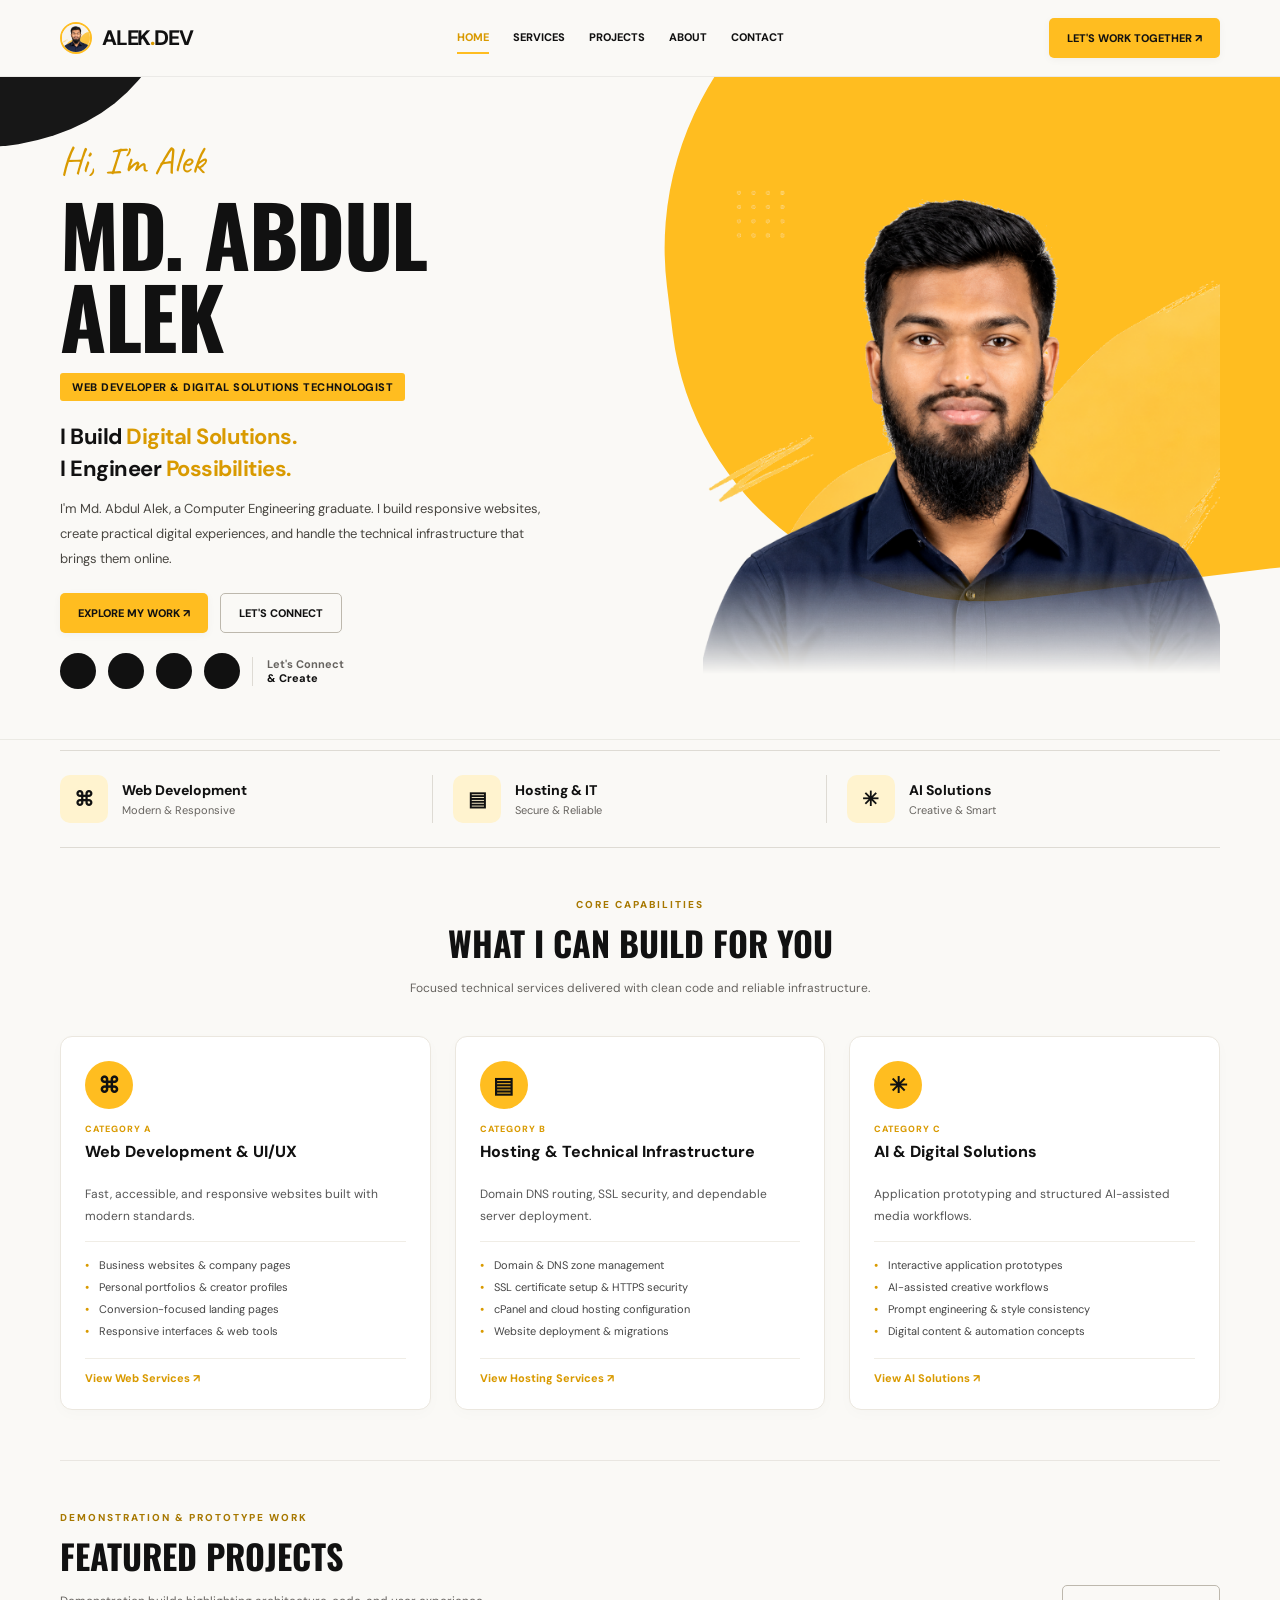
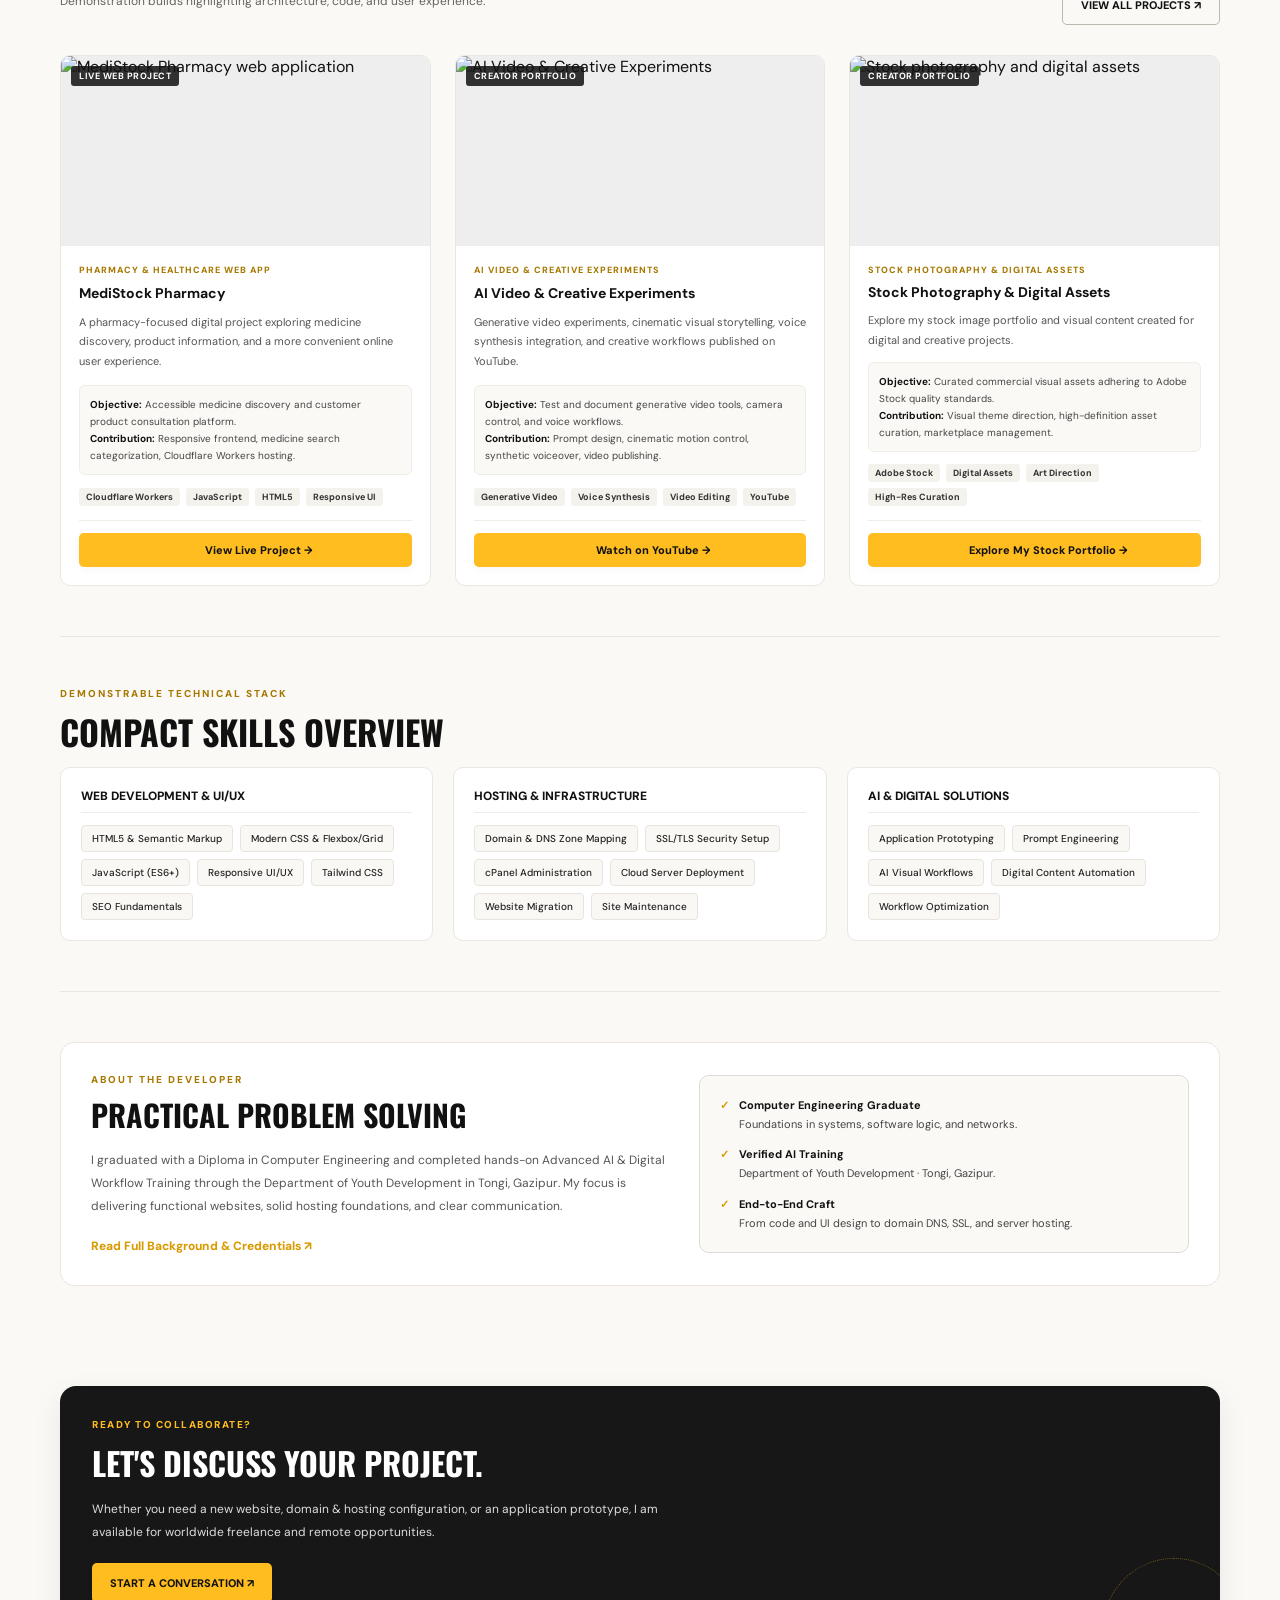
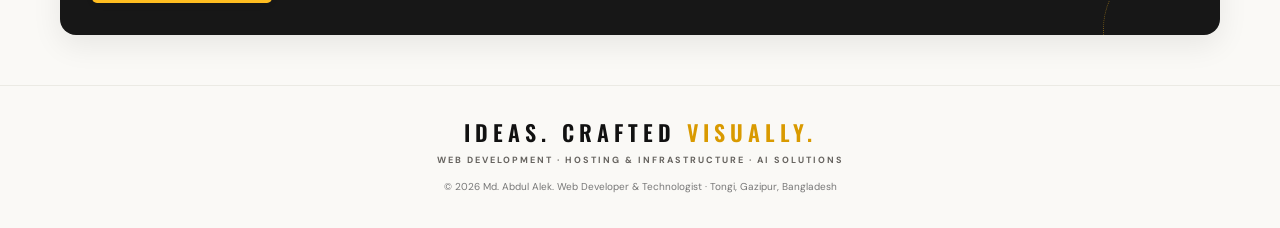
==== public/alek-multipage-portfolio/index.html @ 23a8f4f6 "feat: initialize portfolio project structure Set up React, Vite, and Tailwind CSS for the portfolio." ====
<!DOCTYPE html>
<html lang="en">
<head>
<meta charset="UTF-8">
<meta name="viewport" content="width=device-width, initial-scale=1.0">
<meta name="theme-color" content="#faf9f6">
<meta name="description" content="Md. Abdul Alek — Web Developer & Digital Solutions Technologist based in Tongi, Gazipur, Bangladesh. Available for worldwide remote projects.">
<title>Md. Abdul Alek — Web Developer &amp; Digital Solutions Technologist | ALEK.DEV</title>
<link rel="preconnect" href="https://fonts.googleapis.com">
<link rel="preconnect" href="https://fonts.gstatic.com" crossorigin>
<link href="https://fonts.googleapis.com/css2?family=Caveat:wght@400;500;600;700&family=DM+Sans:ital,opsz,wght@0,9..40,400;0,9..40,500;0,9..40,600;0,9..40,700;0,9..40,800;1,9..40,400&family=Oswald:wght@400;500;600;700&display=swap" rel="stylesheet">
<link rel="stylesheet" href="assets/styles.css">
<script src="https://unpkg.com/lucide@latest"></script>
</head>
<body>
<header>
  <nav class="wrap">
    <a class="logo" href="index.html">
      <img src="assets/alek-portrait.png" alt="Md. Abdul Alek" class="logo-avatar">
      <span>ALEK<span>.</span>DEV</span>
    </a>
    <div class="navlinks" id="navlinks">
      <a href="index.html" class="active" aria-current="page">HOME</a>
      <a href="services.html">SERVICES</a>
      <a href="projects.html">PROJECTS</a>
      <a href="about.html">ABOUT</a>
      <a href="contact.html">CONTACT</a>
    </div>
    <a class="nav-cta" href="contact.html">LET'S WORK TOGETHER ↗</a>
    <button class="menu" id="menu" aria-label="Open navigation" aria-expanded="false"><i data-lucide="menu"></i></button>
  </nav>
</header>

<main>
<!-- HERO SECTION -->
<section class="hero">
  <div class="wrap hero-grid">
    <div>
      <div class="intro">Hi, I'm Alek</div>
      <h1>MD. ABDUL<br>ALEK</h1>
      <div class="role">WEB DEVELOPER &amp; DIGITAL SOLUTIONS TECHNOLOGIST</div>
      <h2>I Build <span class="yellow">Digital Solutions.</span><br>I Engineer <span class="yellow">Possibilities.</span></h2>
      <p class="description">
        I'm Md. Abdul Alek, a Computer Engineering graduate. I build responsive websites, create practical digital experiences, and handle the technical infrastructure that brings them online.
      </p>
      <div class="hero-buttons">
        <a class="primary" href="projects.html">EXPLORE MY WORK ↗</a>
        <a class="secondary" href="contact.html">LET'S CONNECT</a>
      </div>
      <div class="hero-social-row">
        <a class="social-circle" href="https://www.facebook.com/mdabdulalek2" target="_blank" rel="noopener noreferrer" aria-label="Facebook @mdabdulalek2" title="Facebook (@mdabdulalek2)">
          <i data-lucide="facebook"></i>
        </a>
        <a class="social-circle" href="https://www.instagram.com/mdabdulalek2" target="_blank" rel="noopener noreferrer" aria-label="Instagram @mdabdulalek2" title="Instagram (@mdabdulalek2)">
          <i data-lucide="instagram"></i>
        </a>
        <a class="social-circle" href="https://www.youtube.com/@mdabdulalek2" target="_blank" rel="noopener noreferrer" aria-label="YouTube @mdabdulalek2" title="YouTube (@mdabdulalek2)">
          <i data-lucide="youtube"></i>
        </a>
        <a class="social-circle" href="mailto:alek25860@gmail.com" aria-label="Email Md. Abdul Alek" title="Email: alek25860@gmail.com">
          <i data-lucide="mail"></i>
        </a>
        <div class="social-tag">Let's Connect<br><span>&amp; Create</span></div>
      </div>
    </div>
    <div class="portrait-seamless">
      <img src="assets/alek_transparent.png" alt="Md. Abdul Alek" class="hero-portrait-img">
    </div>
  </div>
</section>

<!-- THREE PILLAR SUMMARY STRIP (Under Hero) -->
<section class="wrap">
  <div class="pillar-strip">
    <div class="pillar-item">
      <div class="pillar-icon">⌘</div>
      <div>
        <h3>Web Development</h3>
        <p>Modern &amp; Responsive</p>
      </div>
    </div>
    <div class="pillar-item">
      <div class="pillar-icon">▤</div>
      <div>
        <h3>Hosting &amp; IT</h3>
        <p>Secure &amp; Reliable</p>
      </div>
    </div>
    <div class="pillar-item">
      <div class="pillar-icon">✳</div>
      <div>
        <h3>AI Solutions</h3>
        <p>Creative &amp; Smart</p>
      </div>
    </div>
  </div>
</section>

<!-- 1. THREE CONCISE SERVICE CARDS -->
<section class="wrap section">
  <div class="section-heading-center">
    <div class="eyebrow">CORE CAPABILITIES</div>
    <h2 class="section-title">WHAT I CAN BUILD FOR YOU</h2>
    <p class="section-subtitle">Focused technical services delivered with clean code and reliable infrastructure.</p>
  </div>

  <div class="grid-3">
    <!-- Service A -->
    <article class="service-box">
      <div class="service-icon-wrap">⌘</div>
      <div class="service-category-tag">CATEGORY A</div>
      <h3>Web Development &amp; UI/UX</h3>
      <p class="service-desc">Fast, accessible, and responsive websites built with modern standards.</p>
      <ul class="service-list">
        <li>Business websites &amp; company pages</li>
        <li>Personal portfolios &amp; creator profiles</li>
        <li>Conversion-focused landing pages</li>
        <li>Responsive interfaces &amp; web tools</li>
      </ul>
      <a href="services.html" class="service-link">View Web Services ↗</a>
    </article>

    <!-- Service B -->
    <article class="service-box">
      <div class="service-icon-wrap">▤</div>
      <div class="service-category-tag">CATEGORY B</div>
      <h3>Hosting &amp; Technical Infrastructure</h3>
      <p class="service-desc">Domain DNS routing, SSL security, and dependable server deployment.</p>
      <ul class="service-list">
        <li>Domain &amp; DNS zone management</li>
        <li>SSL certificate setup &amp; HTTPS security</li>
        <li>cPanel and cloud hosting configuration</li>
        <li>Website deployment &amp; migrations</li>
      </ul>
      <a href="services.html" class="service-link">View Hosting Services ↗</a>
    </article>

    <!-- Service C -->
    <article class="service-box">
      <div class="service-icon-wrap">✳</div>
      <div class="service-category-tag">CATEGORY C</div>
      <h3>AI &amp; Digital Solutions</h3>
      <p class="service-desc">Application prototyping and structured AI-assisted media workflows.</p>
      <ul class="service-list">
        <li>Interactive application prototypes</li>
        <li>AI-assisted creative workflows</li>
        <li>Prompt engineering &amp; style consistency</li>
        <li>Digital content &amp; automation concepts</li>
      </ul>
      <a href="services.html" class="service-link">View AI Solutions ↗</a>
    </article>
  </div>
</section>

<!-- 2. THREE FEATURED PROJECTS -->
<section class="wrap section border-top">
  <div class="section-top">
    <div>
      <div class="eyebrow">DEMONSTRATION &amp; PROTOTYPE WORK</div>
      <h2 class="section-title">FEATURED PROJECTS</h2>
      <p class="section-subtitle">Demonstration builds highlighting architecture, code, and user experience.</p>
    </div>
    <a class="secondary" href="projects.html">VIEW ALL PROJECTS ↗</a>
  </div>

  <div class="grid-3">
    <!-- Project 1: MediStock Pharmacy -->
    <article class="project-card">
      <div class="project-img-wrap">
        <img src="https://images.unsplash.com/photo-1586015555751-63bb77f4322a?auto=format&fit=crop&w=800&q=80" alt="MediStock Pharmacy web application" loading="lazy">
        <span class="type-tag">Live Web Project</span>
      </div>
      <div class="project-card-body">
        <div class="category">PHARMACY &amp; HEALTHCARE WEB APP</div>
        <h3>MediStock Pharmacy</h3>
        <p>A pharmacy-focused digital project exploring medicine discovery, product information, and a more convenient online user experience.</p>
        <div class="project-mini-spec">
          <div><strong>Objective:</strong> Accessible medicine discovery and customer product consultation platform.</div>
          <div><strong>Contribution:</strong> Responsive frontend, medicine search categorization, Cloudflare Workers hosting.</div>
        </div>
        <div class="tech-pills">
          <span>Cloudflare Workers</span><span>JavaScript</span><span>HTML5</span><span>Responsive UI</span>
        </div>
        <div class="card-footer" style="margin-top:14px">
          <a href="https://medistock-pharmacy.alek25860.workers.dev" target="_blank" rel="noopener noreferrer" class="primary" style="display:flex;width:100%;text-align:center;justify-content:center;padding:10px;font-size:11px">
            <i data-lucide="pill" style="width:14px;height:14px;margin-right:6px"></i> View Live Project →
          </a>
        </div>
      </div>
    </article>

    <!-- Project 2: YouTube AI Video Work -->
    <article class="project-card">
      <div class="project-img-wrap">
        <img src="https://images.unsplash.com/photo-1574717024653-61fd2cf4d44d?auto=format&fit=crop&w=800&q=80" alt="AI Video & Creative Experiments" loading="lazy">
        <span class="type-tag">Creator Portfolio</span>
      </div>
      <div class="project-card-body">
        <div class="category">AI VIDEO &amp; CREATIVE EXPERIMENTS</div>
        <h3>AI Video &amp; Creative Experiments</h3>
        <p>Generative video experiments, cinematic visual storytelling, voice synthesis integration, and creative workflows published on YouTube.</p>
        <div class="project-mini-spec">
          <div><strong>Objective:</strong> Test and document generative video tools, camera control, and voice workflows.</div>
          <div><strong>Contribution:</strong> Prompt design, cinematic motion control, synthetic voiceover, video publishing.</div>
        </div>
        <div class="tech-pills">
          <span>Generative Video</span><span>Voice Synthesis</span><span>Video Editing</span><span>YouTube</span>
        </div>
        <div class="card-footer" style="margin-top:14px">
          <a href="https://www.youtube.com/@mdabdulalek2" target="_blank" rel="noopener noreferrer" class="primary" style="display:flex;width:100%;text-align:center;justify-content:center;padding:10px;font-size:11px">
            <i data-lucide="youtube" style="width:14px;height:14px;margin-right:6px"></i> Watch on YouTube →
          </a>
        </div>
      </div>
    </article>

    <!-- Project 3: Adobe Stock Contributor -->
    <article class="project-card">
      <div class="project-img-wrap">
        <img src="https://images.unsplash.com/photo-1542038784456-1ea8e935640e?auto=format&fit=crop&w=800&q=80" alt="Stock photography and digital assets" loading="lazy">
        <span class="type-tag">Creator Portfolio</span>
      </div>
      <div class="project-card-body">
        <div class="category">STOCK PHOTOGRAPHY &amp; DIGITAL ASSETS</div>
        <h3>Stock Photography &amp; Digital Assets</h3>
        <p>Explore my stock image portfolio and visual content created for digital and creative projects.</p>
        <div class="project-mini-spec">
          <div><strong>Objective:</strong> Curated commercial visual assets adhering to Adobe Stock quality standards.</div>
          <div><strong>Contribution:</strong> Visual theme direction, high-definition asset curation, marketplace management.</div>
        </div>
        <div class="tech-pills">
          <span>Adobe Stock</span><span>Digital Assets</span><span>Art Direction</span><span>High-Res Curation</span>
        </div>
        <div class="card-footer" style="margin-top:14px">
          <a href="https://stock.adobe.com/contributor/213695412/Md%20Abdul%20Alek" target="_blank" rel="noopener noreferrer" class="primary" style="display:flex;width:100%;text-align:center;justify-content:center;padding:10px;font-size:11px">
            <i data-lucide="camera" style="width:14px;height:14px;margin-right:6px"></i> Explore My Stock Portfolio →
          </a>
        </div>
      </div>
    </article>
  </div>
</section>

<!-- 3. COMPACT SKILLS OVERVIEW -->
<section class="wrap section border-top">
  <div class="eyebrow">DEMONSTRABLE TECHNICAL STACK</div>
  <h2 class="section-title">COMPACT SKILLS OVERVIEW</h2>
  <div class="grid-3 skills-matrix">
    <div class="skill-group">
      <h4>Web Development &amp; UI/UX</h4>
      <div class="pill-list">
        <span>HTML5 &amp; Semantic Markup</span>
        <span>Modern CSS &amp; Flexbox/Grid</span>
        <span>JavaScript (ES6+)</span>
        <span>Responsive UI/UX</span>
        <span>Tailwind CSS</span>
        <span>SEO Fundamentals</span>
      </div>
    </div>
    <div class="skill-group">
      <h4>Hosting &amp; Infrastructure</h4>
      <div class="pill-list">
        <span>Domain &amp; DNS Zone Mapping</span>
        <span>SSL/TLS Security Setup</span>
        <span>cPanel Administration</span>
        <span>Cloud Server Deployment</span>
        <span>Website Migration</span>
        <span>Site Maintenance</span>
      </div>
    </div>
    <div class="skill-group">
      <h4>AI &amp; Digital Solutions</h4>
      <div class="pill-list">
        <span>Application Prototyping</span>
        <span>Prompt Engineering</span>
        <span>AI Visual Workflows</span>
        <span>Digital Content Automation</span>
        <span>Workflow Optimization</span>
      </div>
    </div>
  </div>
</section>

<!-- 4. SHORT ABOUT PREVIEW -->
<section class="wrap section border-top">
  <div class="about-preview-card">
    <div class="about-preview-text">
      <div class="eyebrow">ABOUT THE DEVELOPER</div>
      <h2>PRACTICAL PROBLEM SOLVING</h2>
      <p>
        I graduated with a Diploma in Computer Engineering and completed hands-on Advanced AI &amp; Digital Workflow Training through the Department of Youth Development in Tongi, Gazipur. My focus is delivering functional websites, solid hosting foundations, and clear communication.
      </p>
      <a href="about.html" class="about-link">Read Full Background &amp; Credentials ↗</a>
    </div>
    <div class="about-preview-highlights">
      <div class="preview-hl-item">
        <span class="check-icon">✓</span>
        <div><strong>Computer Engineering Graduate</strong>Foundations in systems, software logic, and networks.</div>
      </div>
      <div class="preview-hl-item">
        <span class="check-icon">✓</span>
        <div><strong>Verified AI Training</strong>Department of Youth Development · Tongi, Gazipur.</div>
      </div>
      <div class="preview-hl-item">
        <span class="check-icon">✓</span>
        <div><strong>End-to-End Craft</strong>From code and UI design to domain DNS, SSL, and server hosting.</div>
      </div>
    </div>
  </div>
</section>

<!-- 5. STRONG CONTACT CTA -->
<section class="wrap section">
  <div class="contact-panel">
    <div class="contact-heading">READY TO COLLABORATE?</div>
    <h2 class="panel-title">LET'S DISCUSS YOUR PROJECT.</h2>
    <p class="panel-copy">
      Whether you need a new website, domain &amp; hosting configuration, or an application prototype, I am available for worldwide freelance and remote opportunities.
    </p>
    <a class="primary" href="contact.html">START A CONVERSATION ↗</a>
  </div>
</section>
</main>

<footer>
  <div class="footer-title">IDEAS. CRAFTED <span>VISUALLY.</span></div>
  <div class="footer-sub">WEB DEVELOPMENT · HOSTING &amp; INFRASTRUCTURE · AI SOLUTIONS</div>
  <div class="footer-copy">© <span data-year></span> Md. Abdul Alek. Web Developer &amp; Technologist · Tongi, Gazipur, Bangladesh</div>
</footer>

<script src="assets/script.js"></script>
</body>
</html>
---- public/alek-multipage-portfolio/assets/styles.css ----
@import url('https://fonts.googleapis.com/css2?family=DM+Sans:ital,opsz,wght@0,9..40,400;0,9..40,500;0,9..40,600;0,9..40,700;0,9..40,800;1,9..40,400&family=Oswald:wght@400;500;600;700&family=Caveat:wght@400;500;600;700&display=swap');

:root {
  --bg: #faf9f6;
  --ink: #111111;
  --yellow: #ffbd20;
  --yellow-dark: #d99a00;
  --yellow-light: #fff3cf;
  --muted: #66635f;
  --line: #dedbd4;
  --white: #ffffff;
  --card-bg: #ffffff;
  --panel-bg: #171717;
}

* { box-sizing: border-box; }
html { scroll-behavior: smooth; scroll-padding-top: 85px; }
body {
  margin: 0;
  background: var(--bg);
  color: var(--ink);
  font-family: 'DM Sans', sans-serif;
  -webkit-font-smoothing: antialiased;
}

a { color: inherit; text-decoration: none; }
button, input, textarea, select { font: inherit; }
button { cursor: pointer; }
.wrap { width: min(1160px, 92%); margin: auto; }

/* HEADER & NAVIGATION */
header {
  position: sticky;
  top: 0;
  z-index: 40;
  background: rgba(250, 249, 246, 0.95);
  backdrop-filter: blur(14px);
  -webkit-backdrop-filter: blur(14px);
  border-bottom: 1px solid rgba(0, 0, 0, 0.06);
}

nav {
  height: 76px;
  display: flex;
  align-items: center;
  justify-content: space-between;
  gap: 20px;
}

.logo {
  display: flex;
  align-items: center;
  gap: 10px;
  font-size: 21px;
  font-weight: 800;
  letter-spacing: -1.2px;
}
.logo-avatar {
  width: 32px;
  height: 32px;
  border-radius: 50%;
  object-fit: cover;
  border: 2px solid var(--yellow);
}
.logo span span { color: var(--yellow-dark); }

.navlinks {
  display: flex;
  align-items: center;
  gap: 24px;
  font-size: 11px;
  font-weight: 800;
}
.navlinks a {
  padding: 8px 0;
  border-bottom: 2px solid transparent;
  color: var(--ink);
  transition: color 0.2s, border-color 0.2s;
}
.navlinks a:hover,
.navlinks a.active,
.navlinks a[aria-current="page"] {
  color: var(--yellow-dark);
  border-color: var(--yellow);
}

.nav-cta, .primary {
  background: var(--yellow);
  color: #111;
  border: 0;
  padding: 13px 18px;
  border-radius: 5px;
  font-size: 11px;
  font-weight: 800;
  display: inline-flex;
  align-items: center;
  justify-content: center;
  gap: 8px;
  transition: background 0.2s, transform 0.2s;
  box-shadow: 0 2px 8px rgba(0,0,0,0.04);
}
.nav-cta:hover, .primary:hover {
  background: #f4a900;
  transform: translateY(-2px);
}

.secondary {
  border: 1px solid #bdb8ad;
  padding: 12px 18px;
  border-radius: 5px;
  font-size: 11px;
  font-weight: 800;
  display: inline-flex;
  align-items: center;
  gap: 8px;
  background: transparent;
  color: #111;
  transition: background 0.2s, transform 0.2s;
}
.secondary:hover {
  background: #fff;
  transform: translateY(-2px);
}

.menu {
  display: none;
  background: none;
  border: 0;
  color: var(--ink);
  padding: 8px;
}

/* HERO SECTION */
.hero {
  position: relative;
  overflow: hidden;
  padding: 65px 0 50px;
  border-bottom: 1px solid rgba(222, 219, 212, 0.5);
}
.hero:before {
  content: "";
  position: absolute;
  right: -90px;
  top: -160px;
  width: 55%;
  height: 680px;
  background: var(--yellow);
  border-radius: 48% 0 0 45%;
  transform: rotate(-7deg);
  pointer-events: none;
  z-index: 0;
}
.hero:after {
  content: "";
  position: absolute;
  left: -120px;
  top: -160px;
  width: 290px;
  height: 230px;
  background: #171717;
  border-radius: 0 0 65% 0;
  pointer-events: none;
  z-index: 0;
}
.hero-grid {
  position: relative;
  z-index: 1;
  display: grid;
  grid-template-columns: 1.08fr 0.92fr;
  gap: 36px;
  align-items: center;
  min-height: 460px;
}
.intro {
  font-family: 'Caveat', cursive;
  color: var(--yellow-dark);
  font-size: 38px;
  line-height: 1;
}
h1 {
  font-family: 'Oswald', sans-serif;
  text-transform: uppercase;
  font-size: clamp(54px, 7vw, 84px);
  line-height: 0.98;
  letter-spacing: -1.5px;
  margin: 12px 0 16px;
}
.role {
  display: inline-block;
  background: var(--yellow);
  padding: 7px 12px;
  font-size: 11px;
  font-weight: 800;
  text-transform: uppercase;
  letter-spacing: 0.5px;
  border-radius: 3px;
}
.hero h2 {
  font-size: 22px;
  line-height: 1.45;
  margin: 20px 0 10px;
  letter-spacing: -0.5px;
  font-weight: 700;
}
.yellow { color: var(--yellow-dark); }
.description {
  font-size: 13px;
  color: #484641;
  line-height: 1.9;
  max-width: 480px;
}
.hero-buttons {
  display: flex;
  gap: 12px;
  flex-wrap: wrap;
  margin-top: 22px;
}
.location-badge {
  display: flex;
  align-items: center;
  gap: 8px;
  font-size: 11px;
  color: #555;
  margin-top: 20px;
}
.status-dot {
  width: 8px;
  height: 8px;
  border-radius: 50%;
  background: #10b981;
}

/* SEAMLESS PORTRAIT (NO BORDER, NO CARD, NO SHADOW, NO DUPLICATE BADGE) */
.portrait-seamless {
  position: relative;
  display: flex;
  justify-content: center;
  align-items: center;
  width: 100%;
}

.hero-portrait-img {
  width: 100%;
  max-width: 540px;
  height: auto;
  max-height: 540px;
  object-fit: contain;
  -webkit-mask-image: linear-gradient(to bottom, rgba(0,0,0,1) 80%, rgba(0,0,0,0) 100%);
  mask-image: linear-gradient(to bottom, rgba(0,0,0,1) 80%, rgba(0,0,0,0) 100%);
  border: 0;
  box-shadow: none;
  background: transparent;
}

.hero-social-row {
  display: flex;
  align-items: center;
  gap: 12px;
  margin-top: 20px;
}

.social-circle {
  width: 36px;
  height: 36px;
  border-radius: 50%;
  background: var(--ink);
  color: #fff;
  display: grid;
  place-items: center;
  font-size: 11px;
  font-weight: 800;
  transition: background 0.2s, transform 0.2s, color 0.2s;
}

.social-circle svg,
.social-circle i {
  width: 16px;
  height: 16px;
}

.social-circle:hover {
  background: var(--yellow);
  color: var(--ink);
  transform: translateY(-2px);
}

.social-tag {
  border-left: 1px solid var(--line);
  padding-left: 14px;
  font-size: 11px;
  font-weight: 700;
  color: var(--muted);
  line-height: 1.3;
}

.social-tag span {
  color: var(--ink);
  font-weight: 800;
}

/* THREE PILLAR STRIP */
.pillar-strip {
  display: grid;
  grid-template-columns: repeat(3, 1fr);
  gap: 20px;
  padding: 24px 0;
  border-top: 1px solid var(--line);
  border-bottom: 1px solid var(--line);
  margin-top: 10px;
}

.pillar-item {
  display: flex;
  align-items: center;
  gap: 14px;
  border-right: 1px solid var(--line);
  padding-right: 14px;
}

.pillar-item:last-child {
  border-right: 0;
  padding-right: 0;
}

.pillar-icon {
  width: 48px;
  height: 48px;
  border-radius: 10px;
  background: var(--yellow-light);
  color: var(--ink);
  display: grid;
  place-items: center;
  font-size: 20px;
  font-weight: 800;
  flex-shrink: 0;
}

.pillar-item h3 {
  font-size: 14px;
  font-weight: 800;
  margin: 0;
  color: var(--ink);
}

.pillar-item p {
  font-size: 11px;
  color: var(--muted);
  margin: 4px 0 0;
}

/* PAGE HERO */
.page-hero {
  padding: 60px 0 45px;
  position: relative;
  overflow: hidden;
  border-bottom: 1px solid rgba(222, 219, 212, 0.5);
}
.page-hero:after {
  content: "";
  position: absolute;
  width: 320px;
  height: 320px;
  right: -90px;
  top: -80px;
  border-radius: 50%;
  background: rgba(255, 189, 32, 0.16);
  pointer-events: none;
}
.page-title {
  font-family: 'Oswald', sans-serif;
  text-transform: uppercase;
  font-size: clamp(42px, 6vw, 68px);
  line-height: 1.0;
  margin: 12px 0;
}
.page-subtitle {
  max-width: 650px;
  color: #57534d;
  font-size: 13px;
  line-height: 1.9;
}

/* SECTIONS & TYPOGRAPHY */
.section { padding: 50px 0; }
.border-top { border-top: 1px solid rgba(222, 219, 212, 0.6); }
.eyebrow {
  font-size: 10px;
  text-transform: uppercase;
  letter-spacing: 2px;
  font-weight: 800;
  color: #a77800;
  margin-bottom: 6px;
}
.section-title {
  font-family: 'Oswald', sans-serif;
  font-size: 34px;
  text-transform: uppercase;
  margin: 6px 0 10px;
}
.section-subtitle {
  font-size: 12px;
  color: var(--muted);
  line-height: 1.8;
  margin-top: 4px;
}
.section-heading-center { text-align: center; max-width: 580px; margin: 0 auto 36px; }
.section-top {
  display: flex;
  justify-content: space-between;
  align-items: flex-end;
  gap: 20px;
  margin-bottom: 30px;
}

/* GRIDS */
.grid-3 {
  display: grid;
  grid-template-columns: repeat(3, 1fr);
  gap: 24px;
}
.grid-4 {
  display: grid;
  grid-template-columns: repeat(4, 1fr);
  gap: 16px;
}
.grid-2-equal {
  display: grid;
  grid-template-columns: 1fr 1fr;
  gap: 40px;
  align-items: start;
}

/* SERVICE CARDS (3-CATEGORY) */
.service-box {
  background: var(--card-bg);
  border: 1px solid #ebe7df;
  border-radius: 12px;
  padding: 24px;
  display: flex;
  flex-direction: column;
  justify-content: space-between;
  box-shadow: 0 4px 15px rgba(0,0,0,0.02);
  transition: border-color 0.2s, transform 0.2s;
}
.service-box:hover {
  border-color: var(--yellow);
  transform: translateY(-3px);
}
.service-icon-wrap {
  width: 48px;
  height: 48px;
  border-radius: 50%;
  background: var(--yellow);
  color: #111;
  display: grid;
  place-items: center;
  font-size: 22px;
  font-weight: 800;
  margin-bottom: 14px;
}
.service-category-tag {
  font-size: 9px;
  font-weight: 800;
  text-transform: uppercase;
  color: var(--yellow-dark);
  letter-spacing: 1px;
}
.service-box h3 {
  font-size: 16px;
  font-weight: 800;
  margin: 6px 0 10px;
  color: #111;
}
.service-desc {
  font-size: 12px;
  color: #555;
  line-height: 1.8;
  margin-bottom: 14px;
}
.service-list {
  list-style: none;
  padding: 12px 0 0;
  margin: 0;
  border-top: 1px solid #f0ede6;
  font-size: 11px;
  color: #444;
  line-height: 2.0;
}
.service-list li:before {
  content: "•";
  color: var(--yellow-dark);
  font-weight: bold;
  display: inline-block;
  width: 14px;
}
.service-link {
  display: inline-block;
  font-size: 11px;
  font-weight: 800;
  color: var(--yellow-dark);
  margin-top: 16px;
  padding-top: 12px;
  border-top: 1px solid #f0ede6;
}
.service-link:hover { color: #b67e00; }

/* SERVICE CATEGORY DETAILED PANELS */
.service-category-panel {
  background: #fff;
  border: 1px solid #ebe7df;
  border-radius: 14px;
  padding: 30px;
  margin-bottom: 28px;
  box-shadow: 0 4px 15px rgba(0,0,0,0.02);
}
.cat-head {
  display: flex;
  justify-content: space-between;
  align-items: flex-start;
  gap: 20px;
  padding-bottom: 20px;
  border-bottom: 1px solid #f0ede6;
}
.cat-badge {
  font-size: 10px;
  font-weight: 800;
  letter-spacing: 1px;
  color: var(--yellow-dark);
}
.cat-head h2 {
  font-size: 22px;
  font-weight: 800;
  margin: 4px 0 8px;
}
.cat-head p {
  font-size: 13px;
  color: #555;
  line-height: 1.8;
  max-width: 650px;
  margin: 0;
}
.deliverables-grid {
  padding-top: 22px;
  gap: 16px;
}
.deliv-item {
  background: #faf9f6;
  padding: 16px;
  border-radius: 8px;
  border: 1px solid #eee9e1;
}
.deliv-item strong {
  display: block;
  font-size: 12px;
  color: #111;
  margin-bottom: 6px;
}
.deliv-item p {
  font-size: 11px;
  color: #666;
  line-height: 1.8;
  margin: 0;
}

/* 4-STAGE PIPELINE */
.pipeline-grid { gap: 16px; margin-top: 24px; }
.pipeline-card {
  background: #fff;
  border: 1px solid #e9e5dd;
  border-radius: 10px;
  padding: 22px;
  box-shadow: 0 2px 8px rgba(0,0,0,0.02);
}
.pipe-num {
  font-family: 'Oswald', sans-serif;
  color: var(--yellow-dark);
  font-size: 32px;
  line-height: 1;
  margin-bottom: 10px;
}
.pipeline-card h3 {
  font-size: 13px;
  font-weight: 700;
  margin: 0 0 8px;
}
.pipeline-card p {
  font-size: 11px;
  color: #666;
  line-height: 1.8;
  margin: 0;
}

/* PROJECT CARDS */
.project-card {
  background: #fff;
  border: 1px solid #ebe7df;
  border-radius: 10px;
  overflow: hidden;
  display: flex;
  flex-direction: column;
  justify-content: space-between;
  transition: transform 0.25s, box-shadow 0.25s;
}
.project-card:hover {
  transform: translateY(-4px);
  box-shadow: 0 12px 30px rgba(0,0,0,0.06);
}
.project-card[hidden] { display: none; }

.project-img-wrap {
  position: relative;
  width: 100%;
  height: 190px;
  background: #eee;
  overflow: hidden;
}
.project-img-wrap img {
  width: 100%;
  height: 100%;
  object-fit: cover;
  transition: transform 0.4s;
}
.project-card:hover .project-img-wrap img {
  transform: scale(1.05);
}
.type-tag {
  position: absolute;
  top: 10px;
  left: 10px;
  background: rgba(17,17,17,0.85);
  color: #fff;
  padding: 4px 8px;
  border-radius: 3px;
  font-size: 9px;
  font-weight: 700;
  text-transform: uppercase;
  letter-spacing: 0.5px;
}
.project-card-body {
  padding: 18px;
  flex: 1;
  display: flex;
  flex-direction: column;
  justify-content: space-between;
}
.category {
  font-size: 9px;
  font-weight: 800;
  color: #a77800;
  text-transform: uppercase;
  letter-spacing: 1px;
  margin-bottom: 6px;
}
.project-card-body h3 {
  font-size: 14px;
  font-weight: 700;
  line-height: 1.5;
  margin: 0 0 8px;
  color: #111;
}
.project-card-body p {
  font-size: 11px;
  color: #555;
  line-height: 1.8;
  margin: 0 0 12px;
}
.project-mini-spec {
  background: #faf9f6;
  border: 1px solid #f0ede6;
  border-radius: 6px;
  padding: 10px;
  font-size: 10px;
  line-height: 1.7;
  color: #444;
  margin-bottom: 12px;
}
.project-mini-spec strong { color: #111; }
.tech-pills {
  display: flex;
  flex-wrap: wrap;
  gap: 6px;
}
.tech-pills span {
  font-size: 9px;
  font-weight: 700;
  background: #f4f2ec;
  color: #333;
  padding: 3px 7px;
  border-radius: 3px;
}
.card-footer {
  margin-top: 14px;
  padding-top: 12px;
  border-top: 1px solid #f0ede6;
  text-align: right;
}
.open-modal-btn {
  background: none;
  border: 0;
  font-size: 11px;
  font-weight: 800;
  color: var(--yellow-dark);
  cursor: pointer;
  padding: 0;
}
.open-modal-btn:hover { color: #b67e00; text-decoration: underline; }

/* FILTERS */
.filters {
  display: flex;
  gap: 8px;
  flex-wrap: wrap;
  margin-bottom: 28px;
}
.filter {
  background: transparent;
  border: 1px solid #d8d2c7;
  border-radius: 4px;
  padding: 8px 14px;
  font-size: 10px;
  font-weight: 800;
  color: #111;
  cursor: pointer;
  transition: 0.2s;
}
.filter.active, .filter:hover {
  background: var(--yellow);
  border-color: var(--yellow);
}

.disclosure-box {
  margin-top: 36px;
  padding: 18px 20px;
  background: #fff;
  border: 1px solid #ebe7df;
  border-radius: 8px;
  font-size: 11px;
  color: #666;
  line-height: 1.8;
}
.disclosure-box strong {
  display: block;
  color: #111;
  margin-bottom: 4px;
}

/* MODAL */
.modal-backdrop {
  position: fixed;
  inset: 0;
  z-index: 100;
  background: rgba(0, 0, 0, 0.6);
  backdrop-filter: blur(4px);
  display: none;
  align-items: center;
  justify-content: center;
  padding: 20px;
}
.modal-backdrop.open { display: flex; }
.modal-dialog {
  background: #faf9f6;
  border: 1px solid var(--line);
  border-radius: 14px;
  max-width: 650px;
  width: 100%;
  max-height: 90vh;
  overflow-y: auto;
  box-shadow: 0 20px 50px rgba(0,0,0,0.2);
}
.modal-header {
  position: sticky;
  top: 0;
  background: rgba(250, 249, 246, 0.96);
  padding: 16px 22px;
  border-bottom: 1px solid var(--line);
  display: flex;
  justify-content: space-between;
  align-items: center;
}
.modal-category {
  font-size: 9px;
  font-weight: 800;
  text-transform: uppercase;
  color: var(--yellow-dark);
}
.modal-header h3 {
  font-size: 16px;
  font-weight: 800;
  margin: 3px 0 0;
}
.modal-close {
  background: #fff;
  border: 1px solid var(--line);
  width: 32px;
  height: 32px;
  border-radius: 50%;
  font-size: 13px;
  cursor: pointer;
}
.modal-body { padding: 22px; }
.modal-image {
  width: 100%;
  height: 220px;
  object-fit: cover;
  border-radius: 8px;
  margin-bottom: 18px;
}
.modal-section { margin-bottom: 16px; }
.modal-section h4 {
  font-size: 11px;
  font-weight: 800;
  text-transform: uppercase;
  letter-spacing: 0.5px;
  margin: 0 0 6px;
  color: #111;
}
.modal-callout {
  background: #fff;
  border: 1px solid #ebe7df;
  border-radius: 6px;
  padding: 12px;
  font-size: 11px;
  line-height: 1.8;
  color: #555;
  margin: 0;
}
.modal-list {
  list-style: none;
  padding: 0;
  margin: 0;
  font-size: 11px;
  color: #444;
}
.modal-list li {
  background: #fff;
  border: 1px solid #ebe7df;
  padding: 8px 12px;
  border-radius: 5px;
  margin-bottom: 6px;
  line-height: 1.7;
}
.modal-footer {
  padding: 14px 22px;
  background: #fff;
  border-top: 1px solid var(--line);
  display: flex;
  justify-content: space-between;
  align-items: center;
}
.modal-note { font-size: 10px; color: #777; }
.modal-close-btn {
  background: #111;
  color: #fff;
  border: 0;
  padding: 8px 16px;
  border-radius: 4px;
  font-size: 11px;
  font-weight: 700;
  cursor: pointer;
}

/* SKILLS MATRIX */
.skills-matrix { gap: 20px; }
.skill-group {
  background: #fff;
  border: 1px solid #ebe7df;
  border-radius: 10px;
  padding: 20px;
}
.skill-group h4 {
  font-size: 12px;
  font-weight: 800;
  text-transform: uppercase;
  margin: 0 0 12px;
  padding-bottom: 8px;
  border-bottom: 1px solid #f0ede6;
  color: #111;
}
.pill-list {
  display: flex;
  flex-wrap: wrap;
  gap: 7px;
}
.pill-list span {
  font-size: 10px;
  font-weight: 500;
  background: #f9f8f5;
  color: #222;
  padding: 6px 10px;
  border-radius: 4px;
  border: 1px solid #e8e4dc;
}

/* ABOUT PREVIEW CARD */
.about-preview-card {
  background: #fff;
  border: 1px solid #ebe7df;
  border-radius: 14px;
  padding: 30px;
  display: grid;
  grid-template-columns: 1fr 0.85fr;
  gap: 32px;
  align-items: center;
}
.about-preview-text h2 {
  font-family: 'Oswald', sans-serif;
  font-size: 30px;
  text-transform: uppercase;
  margin: 6px 0 10px;
}
.about-preview-text p {
  font-size: 12px;
  color: #555;
  line-height: 1.9;
  margin-bottom: 16px;
}
.about-link {
  font-size: 12px;
  font-weight: 800;
  color: var(--yellow-dark);
}
.about-preview-highlights {
  background: #faf9f6;
  border: 1px solid var(--line);
  border-radius: 10px;
  padding: 20px;
  display: flex;
  flex-direction: column;
  gap: 12px;
}
.preview-hl-item {
  display: flex;
  gap: 10px;
  font-size: 11px;
  line-height: 1.7;
  color: #444;
}
.check-icon {
  color: var(--yellow-dark);
  font-weight: bold;
}
.preview-hl-item strong {
  display: block;
  color: #111;
}

/* ABOUT PAGE SPECIFIC */
.about-hero-grid {
  display: flex;
  justify-content: space-between;
  align-items: center;
  gap: 30px;
  flex-wrap: wrap;
}
.about-hero-portrait {
  position: relative;
  flex-shrink: 0;
}
.about-portrait-wrap {
  width: 210px;
  height: 210px;
  border-radius: 16px;
  overflow: hidden;
  border: 2px solid var(--yellow);
  box-shadow: 0 12px 30px rgba(0,0,0,0.08);
}
.about-portrait-wrap img {
  width: 100%;
  height: 100%;
  object-fit: cover;
}
.about-portrait-badge {
  position: absolute;
  bottom: -10px;
  right: -8px;
  background: #fff;
  border: 1px solid #eee9e1;
  padding: 6px 12px;
  border-radius: 6px;
  font-size: 10px;
  font-weight: 800;
  display: flex;
  align-items: center;
  gap: 6px;
  box-shadow: 0 4px 12px rgba(0,0,0,0.06);
}
.gold-dot {
  width: 7px;
  height: 7px;
  border-radius: 50%;
  background: var(--yellow);
}

.about-narrative p {
  font-size: 13px;
  color: #55514b;
  line-height: 2.0;
  margin-bottom: 16px;
}
.credentials-box {
  background: #fff;
  border: 1px solid #ebe7df;
  border-radius: 12px;
  padding: 24px;
}
.panel-header {
  font-size: 12px;
  font-weight: 800;
  text-transform: uppercase;
  margin: 0 0 16px;
  padding-bottom: 8px;
  border-bottom: 1px solid #f0ede6;
  color: #111;
}
.credential-item {
  display: flex;
  gap: 14px;
  padding: 12px 0;
  border-bottom: 1px solid #f0ede6;
}
.credential-item:last-child { border-bottom: 0; }
.cred-icon {
  width: 36px;
  height: 36px;
  border-radius: 6px;
  background: var(--yellow-light);
  display: grid;
  place-items: center;
  font-size: 16px;
  flex-shrink: 0;
}
.credential-item h4 {
  font-size: 12px;
  font-weight: 700;
  margin: 0 0 2px;
}
.cred-sub {
  font-size: 10px;
  color: var(--yellow-dark);
  font-weight: 700;
}
.cred-desc {
  font-size: 11px;
  color: #666;
  line-height: 1.7;
  margin: 4px 0 0;
}
.skills-block { margin-top: 24px; padding-top: 14px; border-top: 1px solid #f0ede6; }
.skill-category-item {
  background: #faf9f6;
  padding: 12px;
  border-radius: 6px;
  border: 1px solid #eee9e1;
  margin-bottom: 10px;
}
.skill-category-item strong {
  display: block;
  font-size: 10px;
  font-weight: 800;
  text-transform: uppercase;
  color: var(--yellow-dark);
  margin-bottom: 8px;
}

/* CONTACT PAGE SPECIFIC */
.contact-channels-panel {
  background: #171717;
  color: #fff;
  border-radius: 16px;
  padding: 28px;
  margin-bottom: 36px;
  position: relative;
  overflow: hidden;
}
.channels-head {
  font-size: 10px;
  font-weight: 800;
  letter-spacing: 1px;
  color: var(--yellow);
  margin-bottom: 18px;
}
.channels-grid { gap: 20px; }
.channel-card {
  display: flex;
  align-items: center;
  justify-content: space-between;
  gap: 12px;
  border-right: 1px solid #333;
  padding-right: 16px;
}
.channel-card:last-child { border-right: 0; padding-right: 0; }
.channel-icon {
  width: 38px;
  height: 38px;
  border-radius: 6px;
  background: var(--yellow);
  color: #111;
  display: grid;
  place-items: center;
  font-weight: 800;
  flex-shrink: 0;
}
.channel-info strong {
  display: block;
  font-size: 12px;
  color: #fff;
}
.channel-info strong a:hover { color: var(--yellow); }
.channel-info small {
  display: block;
  color: var(--yellow);
  font-size: 9px;
  margin-top: 4px;
}
.copy-btn {
  background: rgba(255,255,255,0.1);
  color: #ddd;
  border: 0;
  padding: 5px 10px;
  border-radius: 4px;
  font-size: 10px;
  font-weight: 700;
  cursor: pointer;
}
.copy-btn:hover { background: rgba(255,255,255,0.2); color: #fff; }

.form-wrapper {
  max-width: 760px;
  background: #fff;
  border: 1px solid #ebe7df;
  border-radius: 14px;
  padding: 32px;
  box-shadow: 0 4px 15px rgba(0,0,0,0.02);
}
.form-note {
  font-size: 12px;
  color: #666;
  line-height: 1.8;
  margin-bottom: 24px;
}
.contact-form {
  display: flex;
  flex-direction: column;
  gap: 16px;
}
.form-row {
  display: grid;
  grid-template-columns: 1fr 1fr;
  gap: 16px;
}
.form-group {
  display: flex;
  flex-direction: column;
}
.form-group label {
  font-size: 11px;
  font-weight: 700;
  color: #333;
  margin-bottom: 6px;
}
.form-group input,
.form-group select,
.form-group textarea {
  width: 100%;
  padding: 12px;
  border-radius: 6px;
  font-size: 12px;
  background: #faf9f6;
  color: #111;
  border: 1px solid #dedbd4;
  outline: none;
  transition: border-color 0.2s;
}
.form-group input:focus,
.form-group select:focus,
.form-group textarea:focus {
  border-color: var(--yellow);
}
.form-actions {
  display: flex;
  gap: 12px;
  flex-wrap: wrap;
  margin-top: 8px;
}
.form-status-msg {
  display: none;
  padding: 12px 14px;
  border-radius: 6px;
  background: #fff9ea;
  border: 1px solid rgba(255, 189, 32, 0.5);
  font-size: 11px;
  line-height: 1.8;
  color: #8a5d00;
}
.form-status-msg.visible { display: block; }

/* CONTACT PANEL (BOTTOM CTA) */
.contact-panel {
  background: #171717;
  color: #fff;
  border-radius: 16px;
  padding: 32px;
  position: relative;
  overflow: hidden;
  box-shadow: 0 10px 30px rgba(0,0,0,0.08);
}
.contact-panel:after {
  content: "";
  position: absolute;
  right: -25px;
  bottom: -65px;
  width: 140px;
  height: 140px;
  border: 1px dotted var(--yellow);
  border-radius: 50%;
  opacity: 0.4;
  pointer-events: none;
}
.contact-heading {
  font-size: 10px;
  color: var(--yellow);
  font-weight: 800;
  text-transform: uppercase;
  letter-spacing: 1.5px;
  margin-bottom: 8px;
}
.panel-title {
  font-family: 'Oswald', sans-serif;
  font-size: 32px;
  text-transform: uppercase;
  margin: 6px 0 10px;
  color: #fff;
}
.panel-copy {
  font-size: 12px;
  line-height: 1.9;
  color: #ddd;
  max-width: 580px;
  margin-bottom: 20px;
}

/* FOOTER */
footer {
  text-align: center;
  padding: 30px 0 35px;
  border-top: 1px solid rgba(222, 219, 212, 0.5);
  background: #faf9f6;
}
.footer-title {
  font-family: 'Oswald', sans-serif;
  font-size: 22px;
  letter-spacing: 5px;
  font-weight: 600;
}
.footer-title span { color: var(--yellow-dark); }
.footer-sub {
  font-size: 9px;
  letter-spacing: 2px;
  margin-top: 6px;
  color: #66635f;
  font-weight: 700;
}
.footer-copy {
  font-size: 10px;
  color: #777;
  margin-top: 14px;
}

/* RESPONSIVE BREAKPOINTS */
@media (max-width: 900px) {
  .hero-grid { grid-template-columns: 1fr; gap: 30px; }
  .grid-3 { grid-template-columns: repeat(2, 1fr); }
  .grid-4 { grid-template-columns: repeat(2, 1fr); }
  .grid-2-equal { grid-template-columns: 1fr; gap: 30px; }
  .about-preview-card { grid-template-columns: 1fr; gap: 20px; }
  .channels-grid { grid-template-columns: 1fr; }
  .channel-card { border-right: 0; border-bottom: 1px solid #333; padding-bottom: 14px; }
  .channel-card:last-child { border-bottom: 0; padding-bottom: 0; }
  .portrait img { height: 380px; }
}

@media (max-width: 640px) {
  nav { height: 65px; }
  .menu { display: block; }
  .navlinks {
    display: none;
    position: absolute;
    top: 65px;
    left: 0;
    right: 0;
    background: var(--bg);
    padding: 16px 5%;
    border-bottom: 1px solid var(--line);
    flex-direction: column;
    align-items: stretch;
    box-shadow: 0 10px 25px rgba(0,0,0,0.05);
  }
  .navlinks.open { display: flex; }
  .navlinks a { padding: 10px 0; border-bottom: 1px solid rgba(0,0,0,0.04); }
  .nav-cta { display: none; }

  .hero { padding: 40px 0 30px; }
  .hero:before { top: 290px; right: -160px; width: 90%; height: 380px; }
  .hero:after { width: 160px; height: 120px; left: -80px; top: -80px; }
  h1 { font-size: clamp(48px, 12vw, 68px); }

  .portrait { min-height: 290px; }
  .portrait img { height: 320px; }
  .portrait-label { right: 8px; bottom: 12px; }

  .grid-3 { grid-template-columns: 1fr; }
  .grid-4 { grid-template-columns: 1fr; }
  .form-row { grid-template-columns: 1fr; }

  .section-top { flex-direction: column; align-items: flex-start; }
  .cat-head { flex-direction: column; }
  .page-title { font-size: 38px; }
}
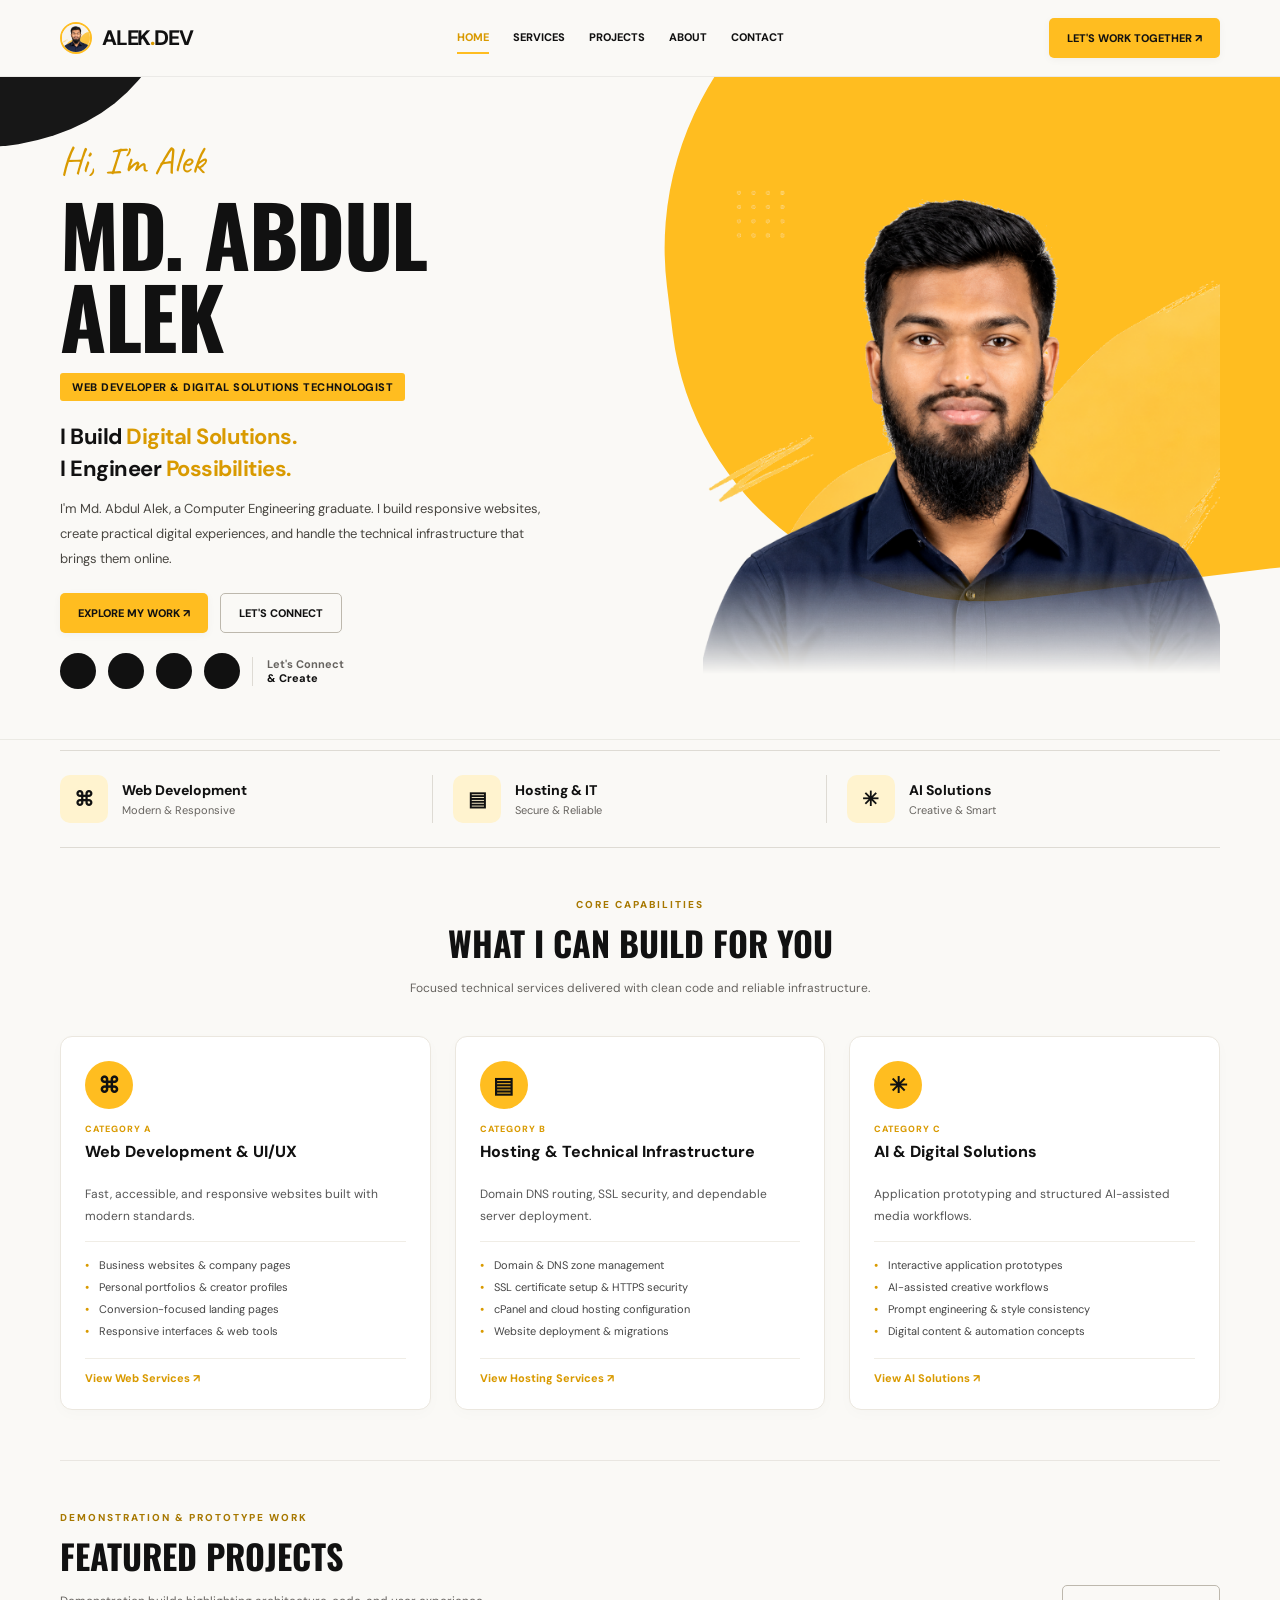
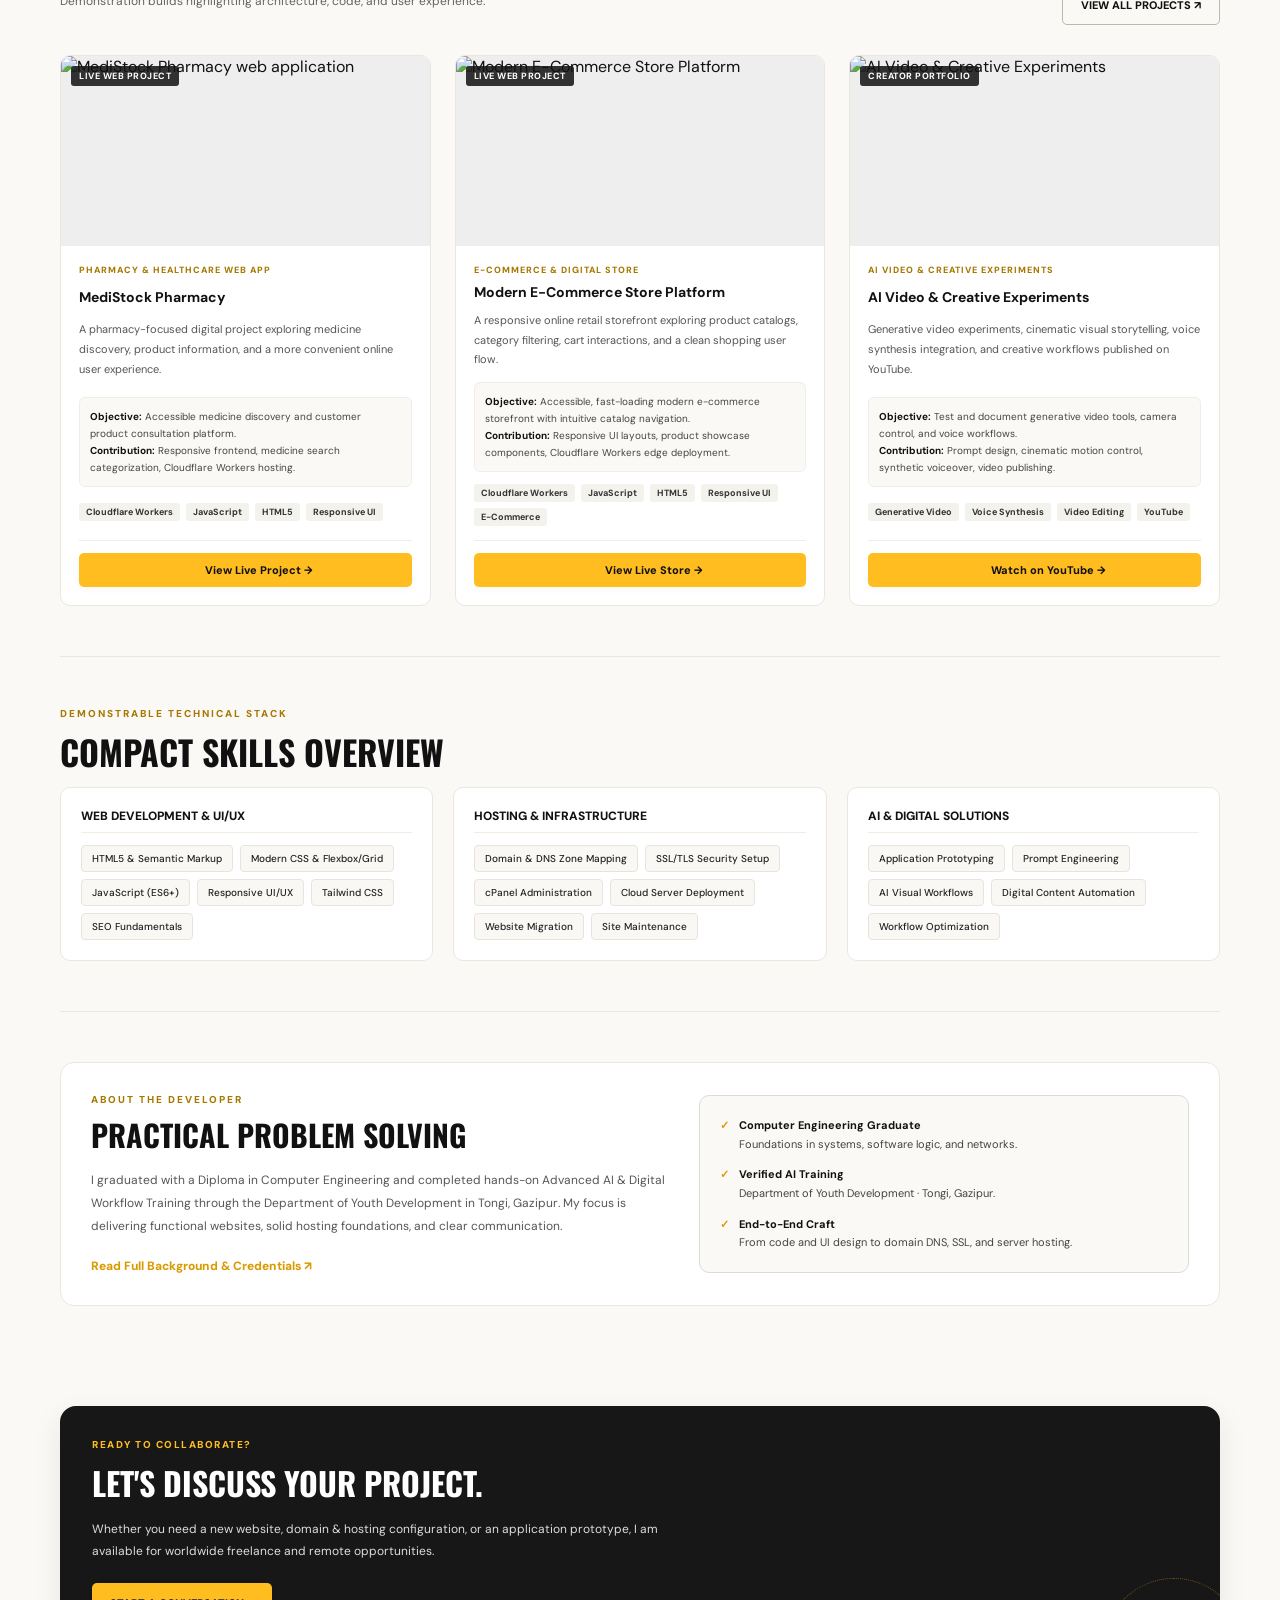
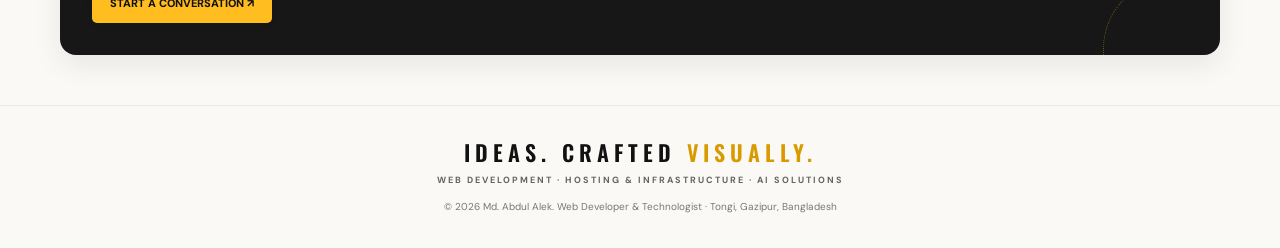
==== commit ede7a2e7: "feat(portfolio): add e-commerce project and cart icon Integrated a new e-commerce project entry into" ====
--- a/public/alek-multipage-portfolio/index.html
+++ b/public/alek-multipage-portfolio/index.html
@@ -189,7 +189,32 @@
       </div>
     </article>
 
-    <!-- Project 2: YouTube AI Video Work -->
+    <!-- Project 2: Modern E-Commerce Store Platform -->
+    <article class="project-card">
+      <div class="project-img-wrap">
+        <img src="https://images.unsplash.com/photo-1472851294608-062f824d29cc?auto=format&fit=crop&w=800&q=80" alt="Modern E-Commerce Store Platform" loading="lazy">
+        <span class="type-tag">Live Web Project</span>
+      </div>
+      <div class="project-card-body">
+        <div class="category">E-COMMERCE &amp; DIGITAL STORE</div>
+        <h3>Modern E-Commerce Store Platform</h3>
+        <p>A responsive online retail storefront exploring product catalogs, category filtering, cart interactions, and a clean shopping user flow.</p>
+        <div class="project-mini-spec">
+          <div><strong>Objective:</strong> Accessible, fast-loading modern e-commerce storefront with intuitive catalog navigation.</div>
+          <div><strong>Contribution:</strong> Responsive UI layouts, product showcase components, Cloudflare Workers edge deployment.</div>
+        </div>
+        <div class="tech-pills">
+          <span>Cloudflare Workers</span><span>JavaScript</span><span>HTML5</span><span>Responsive UI</span><span>E-Commerce</span>
+        </div>
+        <div class="card-footer" style="margin-top:14px">
+          <a href="https://e-commerce.alek25860.workers.dev/" target="_blank" rel="noopener noreferrer" class="primary" style="display:flex;width:100%;text-align:center;justify-content:center;padding:10px;font-size:11px">
+            <i data-lucide="shopping-bag" style="width:14px;height:14px;margin-right:6px"></i> View Live Store →
+          </a>
+        </div>
+      </div>
+    </article>
+
+    <!-- Project 3: YouTube AI Video Work -->
     <article class="project-card">
       <div class="project-img-wrap">
         <img src="https://images.unsplash.com/photo-1574717024653-61fd2cf4d44d?auto=format&fit=crop&w=800&q=80" alt="AI Video & Creative Experiments" loading="lazy">
@@ -209,31 +234,6 @@
         <div class="card-footer" style="margin-top:14px">
           <a href="https://www.youtube.com/@mdabdulalek2" target="_blank" rel="noopener noreferrer" class="primary" style="display:flex;width:100%;text-align:center;justify-content:center;padding:10px;font-size:11px">
             <i data-lucide="youtube" style="width:14px;height:14px;margin-right:6px"></i> Watch on YouTube →
-          </a>
-        </div>
-      </div>
-    </article>
-
-    <!-- Project 3: Adobe Stock Contributor -->
-    <article class="project-card">
-      <div class="project-img-wrap">
-        <img src="https://images.unsplash.com/photo-1542038784456-1ea8e935640e?auto=format&fit=crop&w=800&q=80" alt="Stock photography and digital assets" loading="lazy">
-        <span class="type-tag">Creator Portfolio</span>
-      </div>
-      <div class="project-card-body">
-        <div class="category">STOCK PHOTOGRAPHY &amp; DIGITAL ASSETS</div>
-        <h3>Stock Photography &amp; Digital Assets</h3>
-        <p>Explore my stock image portfolio and visual content created for digital and creative projects.</p>
-        <div class="project-mini-spec">
-          <div><strong>Objective:</strong> Curated commercial visual assets adhering to Adobe Stock quality standards.</div>
-          <div><strong>Contribution:</strong> Visual theme direction, high-definition asset curation, marketplace management.</div>
-        </div>
-        <div class="tech-pills">
-          <span>Adobe Stock</span><span>Digital Assets</span><span>Art Direction</span><span>High-Res Curation</span>
-        </div>
-        <div class="card-footer" style="margin-top:14px">
-          <a href="https://stock.adobe.com/contributor/213695412/Md%20Abdul%20Alek" target="_blank" rel="noopener noreferrer" class="primary" style="display:flex;width:100%;text-align:center;justify-content:center;padding:10px;font-size:11px">
-            <i data-lucide="camera" style="width:14px;height:14px;margin-right:6px"></i> Explore My Stock Portfolio →
           </a>
         </div>
       </div>
--- a/public/alek-multipage-portfolio/assets/styles.css
+++ b/public/alek-multipage-portfolio/assets/styles.css
@@ -1268,7 +1268,7 @@
 
 /* RESPONSIVE BREAKPOINTS */
 @media (max-width: 900px) {
-  .hero-grid { grid-template-columns: 1fr; gap: 30px; }
+  .hero-grid { grid-template-columns: 1.1fr 0.9fr; gap: 20px; }
   .grid-3 { grid-template-columns: repeat(2, 1fr); }
   .grid-4 { grid-template-columns: repeat(2, 1fr); }
   .grid-2-equal { grid-template-columns: 1fr; gap: 30px; }
@@ -1300,9 +1300,10 @@
   .nav-cta { display: none; }
 
   .hero { padding: 40px 0 30px; }
+  .hero-grid { grid-template-columns: 1.15fr 0.85fr; gap: 12px; }
   .hero:before { top: 290px; right: -160px; width: 90%; height: 380px; }
   .hero:after { width: 160px; height: 120px; left: -80px; top: -80px; }
-  h1 { font-size: clamp(48px, 12vw, 68px); }
+  h1 { font-size: clamp(32px, 8vw, 54px); }
 
   .portrait { min-height: 290px; }
   .portrait img { height: 320px; }
@@ -1316,3 +1317,53 @@
   .cat-head { flex-direction: column; }
   .page-title { font-size: 38px; }
 }
+
+/* SCROLL TO TOP FLOATING BUTTON */
+.scroll-to-top {
+  position: fixed;
+  bottom: 24px;
+  right: 24px;
+  width: 48px;
+  height: 48px;
+  border-radius: 50%;
+  background: var(--ink);
+  color: #ffffff;
+  border: 1px solid rgba(222, 219, 212, 0.4);
+  box-shadow: 0 10px 25px rgba(0, 0, 0, 0.15);
+  display: flex;
+  align-items: center;
+  justify-content: center;
+  z-index: 50;
+  cursor: pointer;
+  opacity: 0;
+  transform: translateY(20px);
+  pointer-events: none;
+  transition: all 0.3s cubic-bezier(0.16, 1, 0.3, 1);
+}
+.scroll-to-top.visible {
+  opacity: 1;
+  transform: translateY(0);
+  pointer-events: auto;
+}
+.scroll-to-top:hover {
+  background: var(--yellow);
+  color: var(--ink);
+  border-color: var(--yellow);
+  transform: translateY(-4px);
+  box-shadow: 0 12px 28px rgba(255, 189, 32, 0.3);
+}
+.scroll-to-top svg {
+  transition: transform 0.2s ease;
+}
+.scroll-to-top:hover svg {
+  transform: translateY(-2px);
+}
+@media (max-width: 640px) {
+  .scroll-to-top {
+    bottom: 20px;
+    right: 20px;
+    width: 44px;
+    height: 44px;
+  }
+}
+
